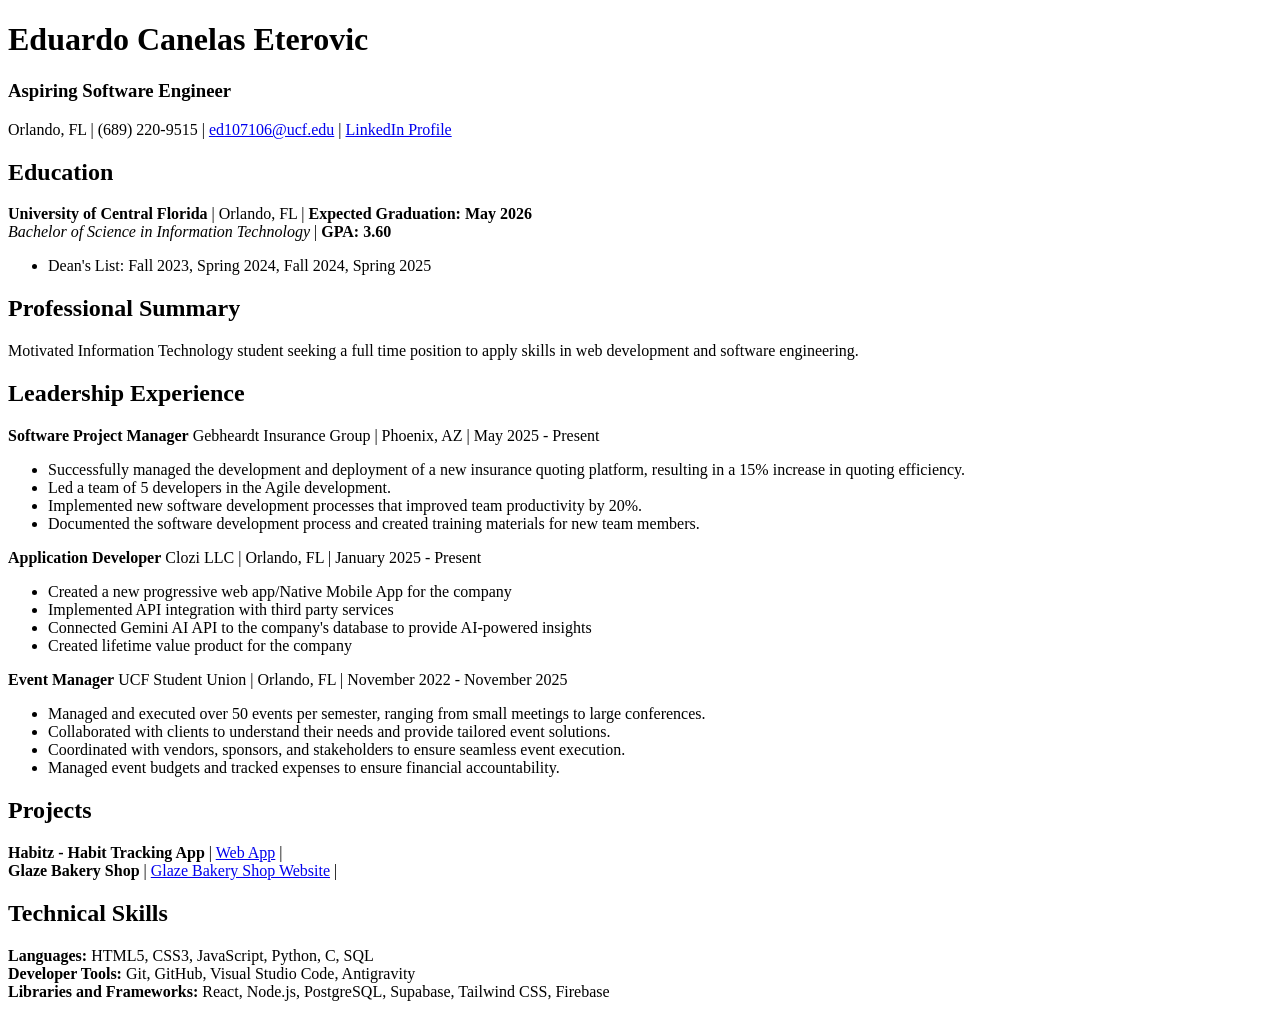
==== index.html @ 4cb7f10c "Finished The Semantic HTML Resume with 2 separate project pages and links." ====
<!DOCTYPE html>
<html lang="en">

<head>
    <meta charset="UTF-8">
    <meta name="viewport" content="width=device-width, initial-scale=1.0">
    <title>Eduardo Resume</title>
</head>

<body>
    <!-- Header Section -->
    <header>
        <h1>Eduardo Canelas Eterovic</h1>
        <h3>Aspiring Software Engineer</h3>
        <section class="contact-info" id="contact-info">
            <p>
                Orlando, FL | (689) 220-9515 | <a href="mailto:edu.canelas.e@gmail.com">ed107106@ucf.edu</a> | <a
                    href="https://www.linkedin.com/in/eduardo-canelas-eterovic/" target="_blank">LinkedIn Profile</a>
            </p>
        </section>
    </header>
    <main>
        <!-- Education Section -->
        <section class="education" id="education">
            <h2>Education</h2>
            <article>
                <strong>University of Central Florida</strong> | Orlando, FL | <strong>Expected Graduation: May
                    2026</strong>
                <br>
                <em>Bachelor of Science in Information Technology</em>
                | <strong>GPA: 3.60</strong>
                <ul>
                    <li>
                        Dean's List: Fall 2023, Spring 2024, Fall 2024, Spring 2025
                    </li>
                </ul>
            </article>
        </section>
        <!-- Professional Summary Section -->
        <section class="professional-summary" id="professional-summary">
            <h2>Professional Summary</h2>
            <p>
                Motivated Information Technology student seeking a full time position to apply skills in web development
                and software engineering.
            </p>
        </section>
        <!-- Leadership Experience Section -->
        <section class="leadership-experience" id="leadership-experience">
            <h2>Leadership Experience</h2>
            <article>
                <strong>Software Project Manager</strong> Gebheardt Insurance Group | Phoenix, AZ | May 2025 - Present
                <ul>
                    <li>
                        Successfully managed the development and deployment of a new insurance quoting platform,
                        resulting in a 15% increase in quoting efficiency.
                    </li>
                    <li>
                        Led a team of 5 developers in the Agile development.
                    </li>
                    <li>
                        Implemented new software development processes that improved team productivity by 20%.
                    </li>
                    <li>
                        Documented the software development process and created training materials for new team members.
                    </li>
                </ul>
            </article>
            <article>
                <strong>Application Developer</strong> Clozi LLC | Orlando, FL | January 2025 - Present
                <ul>
                    <li>
                        Created a new progressive web app/Native Mobile App for the company
                    </li>
                    <li>
                        Implemented API integration with third party services
                    </li>
                    <li>
                        Connected Gemini AI API to the company's database to provide AI-powered insights
                    </li>
                    <li>
                        Created lifetime value product for the company
                    </li>
                </ul>
            </article>
            <article>
                <strong>Event Manager</strong> UCF Student Union | Orlando, FL | November 2022 - November 2025
                <ul>
                    <li>
                        Managed and executed over 50 events per semester, ranging from small meetings to large
                        conferences.
                    </li>
                    <li>
                        Collaborated with clients to understand their needs and provide tailored event solutions.
                    </li>
                    <li>
                        Coordinated with vendors, sponsors, and stakeholders to ensure seamless event execution.
                    </li>
                    <li>
                        Managed event budgets and tracked expenses to ensure financial accountability.
                    </li>
                </ul>
            </article>
        </section>
        <!-- Projects Section -->
        <section class="projects" id="projects">
            <h2>Projects</h2>
            <article>
                <strong>Habitz - Habit Tracking App</strong> | <a href="./Projects/habitz.html">Web
                    App</a> |
            </article>
            <article>
                <strong>Glaze Bakery Shop</strong> | <a href="./Projects/glaze.html">Glaze Bakery
                    Shop Website</a> |
            </article>
        </section>
        <!-- Technical Skills Section -->
        <section class="technical-skills" id="technical-skills">
            <h2>Technical Skills</h2>
            <strong>Languages:</strong> HTML5, CSS3, JavaScript, Python, C, SQL
            <br>
            <strong>Developer Tools:</strong> Git, GitHub, Visual Studio Code, Antigravity
            <br>
            <strong>Libraries and Frameworks:</strong> React, Node.js, PostgreSQL, Supabase, Tailwind CSS, Firebase
        </section>
    </main>
</body>

</html>
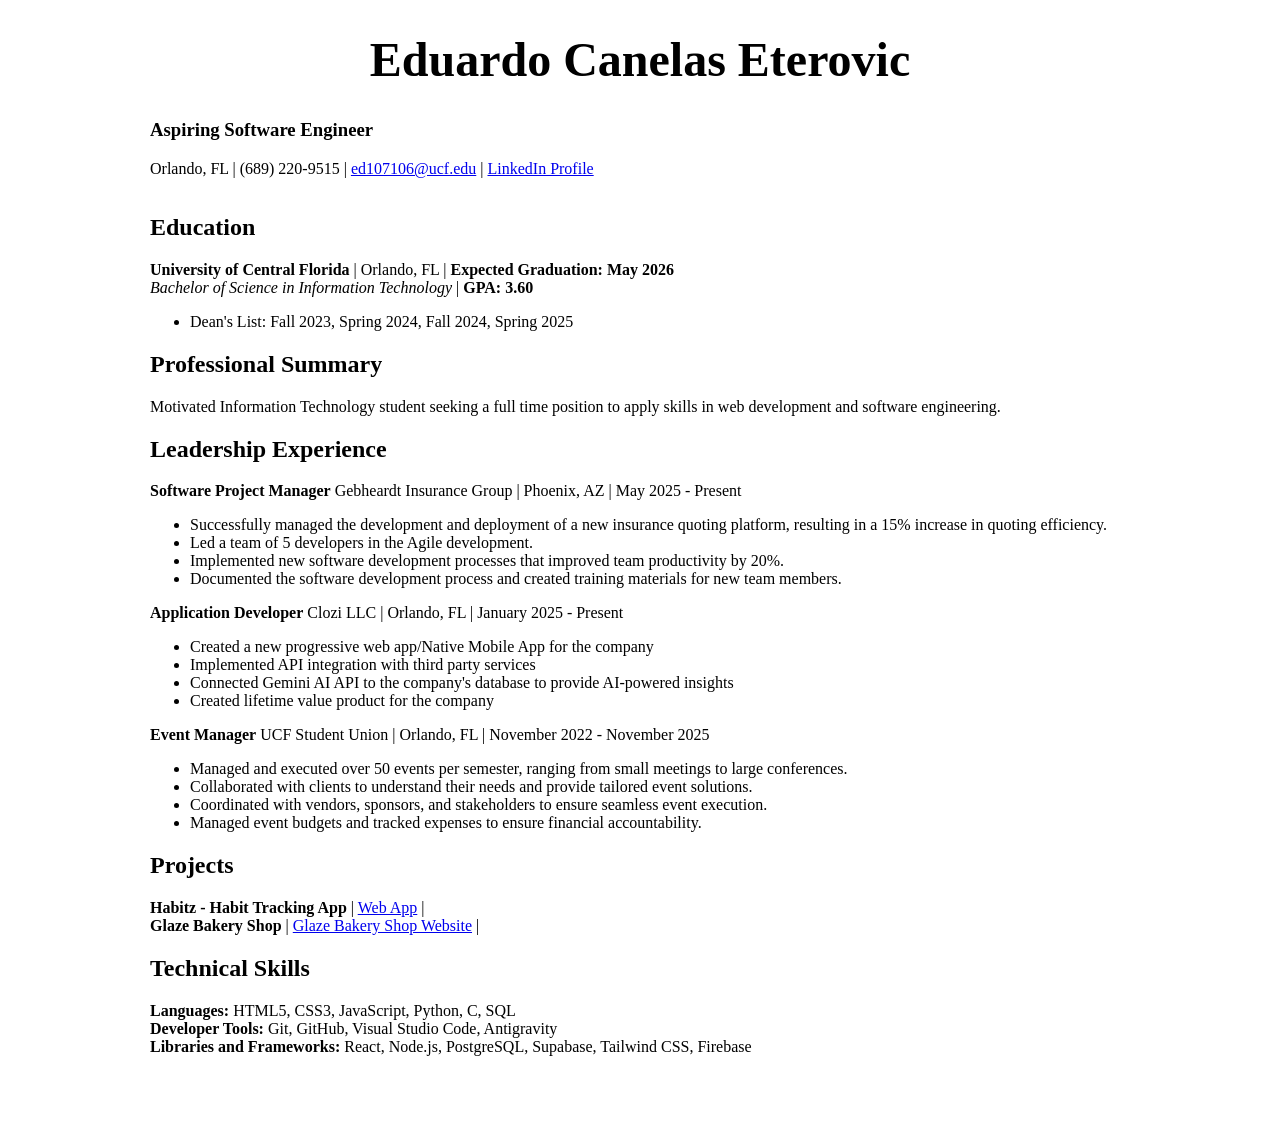
==== commit 93114dd2: "First Layer of styles" ====
--- a/index.html
+++ b/index.html
@@ -4,14 +4,15 @@
 <head>
     <meta charset="UTF-8">
     <meta name="viewport" content="width=device-width, initial-scale=1.0">
+    <link rel="stylesheet" href="./css/styles.css">
     <title>Eduardo Resume</title>
 </head>
 
 <body>
     <!-- Header Section -->
     <header>
-        <h1>Eduardo Canelas Eterovic</h1>
-        <h3>Aspiring Software Engineer</h3>
+        <h1 id="name">Eduardo Canelas Eterovic</h1>
+        <h3 id="role">Aspiring Software Engineer</h3>
         <section class="contact-info" id="contact-info">
             <p>
                 Orlando, FL | (689) 220-9515 | <a href="mailto:edu.canelas.e@gmail.com">ed107106@ucf.edu</a> | <a
--- a/css/styles.css
+++ b/css/styles.css
@@ -0,0 +1,24 @@
+body {
+    display: flex;
+    flex-direction: column;
+    justify-content: center;
+    align-items: center;
+    height: 100%;
+    margin: 0;
+    padding: 0;
+    width: 100%;
+    flex-wrap: wrap;
+    margin-bottom: 5rem;
+}
+
+header,
+main {
+    width: 90%;
+    max-width: 980px;
+    margin: 0%;
+}
+
+header h1 {
+    text-align: center;
+    font-size: 3rem;
+}
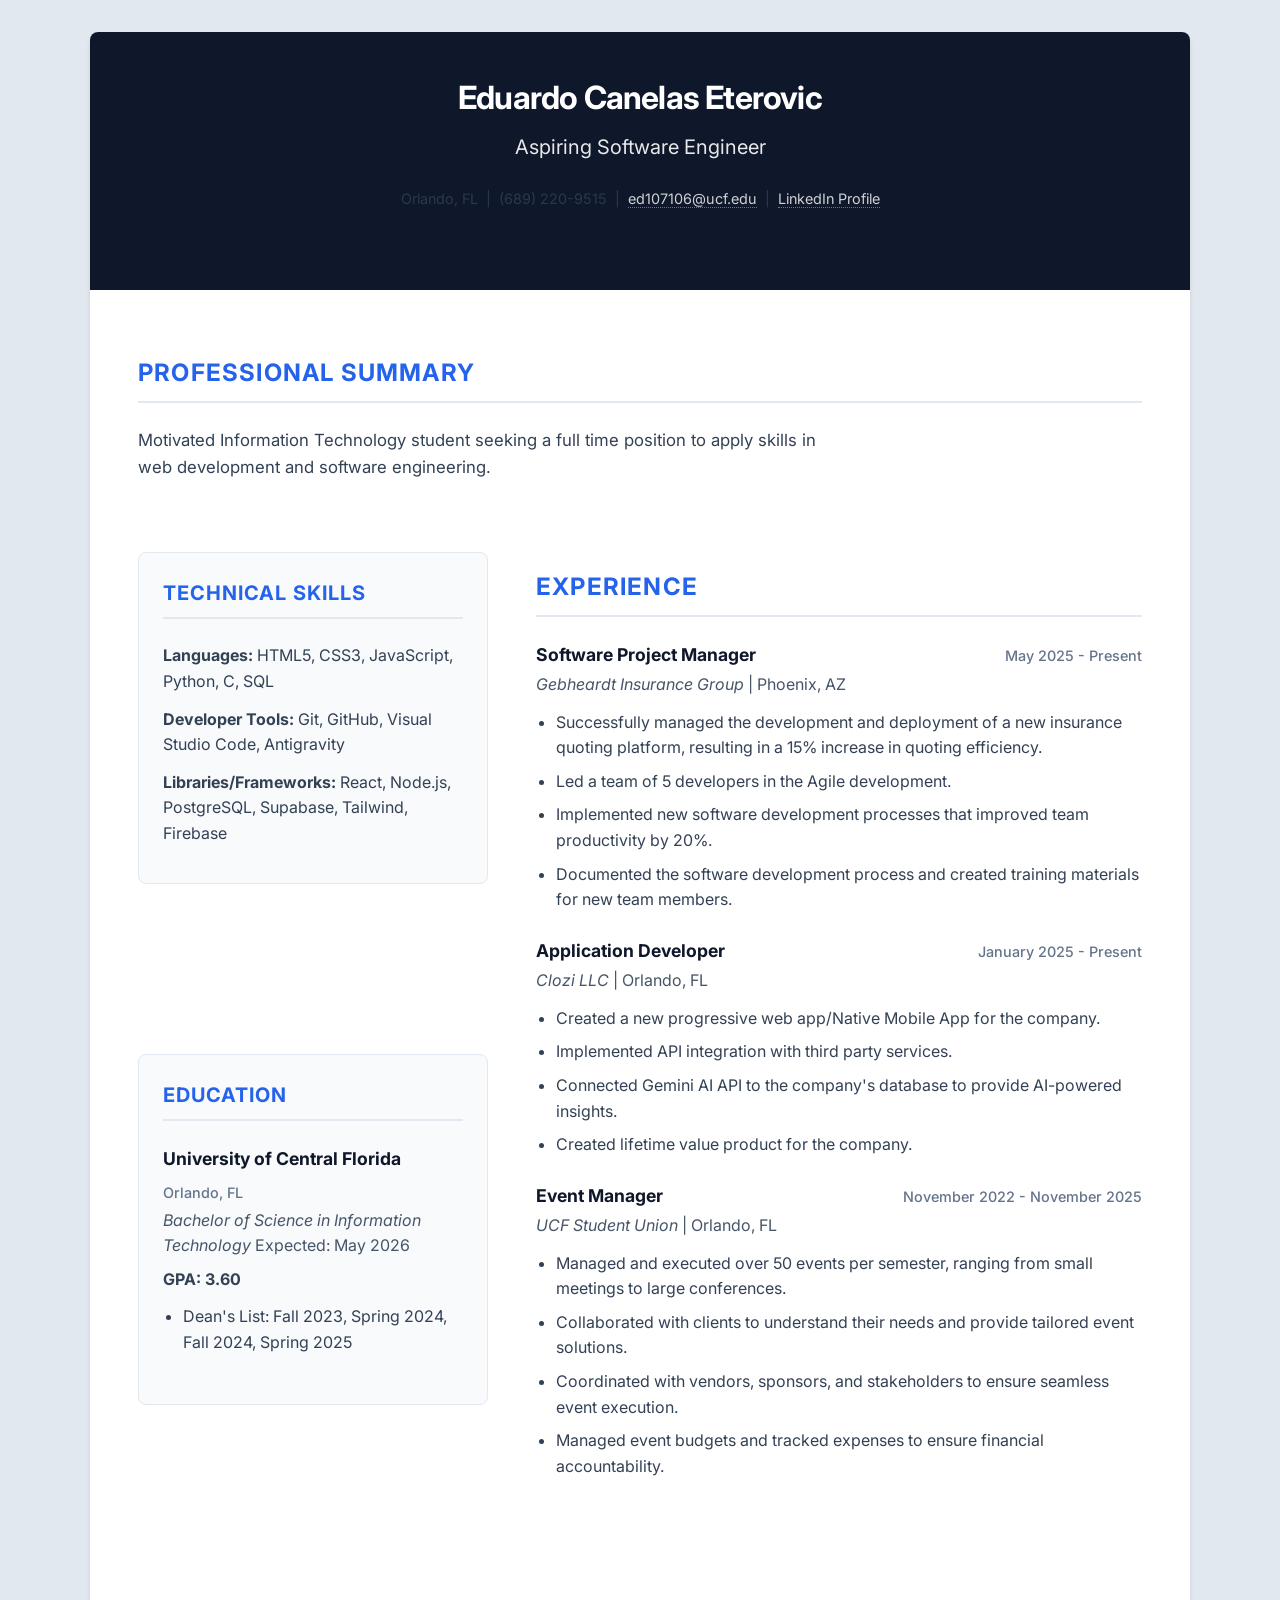
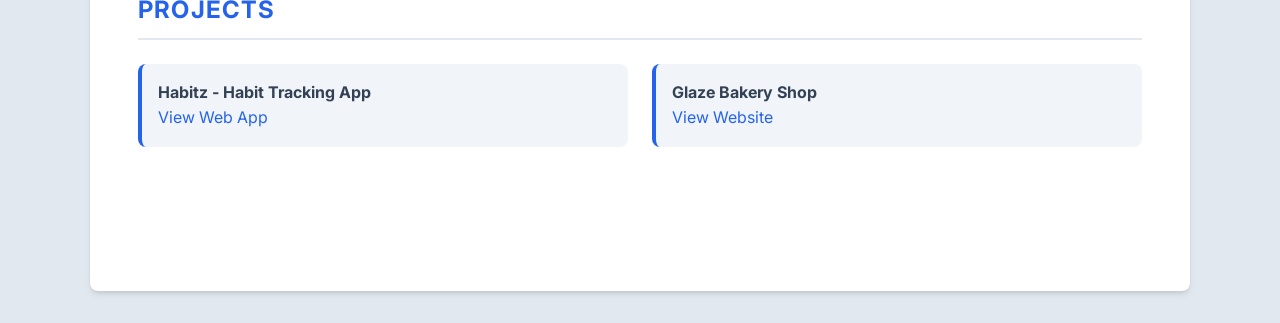
==== commit fe78ea2b: "Final updates to styling" ====
--- a/index.html
+++ b/index.html
@@ -5,125 +5,138 @@
     <meta charset="UTF-8">
     <meta name="viewport" content="width=device-width, initial-scale=1.0">
     <link rel="stylesheet" href="./css/styles.css">
+    <link href="https://fonts.googleapis.com/css2?family=Inter:wght@400;600;700&display=swap" rel="stylesheet">
     <title>Eduardo Resume</title>
 </head>
 
 <body>
-    <!-- Header Section -->
-    <header>
-        <h1 id="name">Eduardo Canelas Eterovic</h1>
-        <h3 id="role">Aspiring Software Engineer</h3>
-        <section class="contact-info" id="contact-info">
-            <p>
-                Orlando, FL | (689) 220-9515 | <a href="mailto:edu.canelas.e@gmail.com">ed107106@ucf.edu</a> | <a
-                    href="https://www.linkedin.com/in/eduardo-canelas-eterovic/" target="_blank">LinkedIn Profile</a>
-            </p>
-        </section>
-    </header>
-    <main>
-        <!-- Education Section -->
-        <section class="education" id="education">
-            <h2>Education</h2>
-            <article>
-                <strong>University of Central Florida</strong> | Orlando, FL | <strong>Expected Graduation: May
-                    2026</strong>
-                <br>
-                <em>Bachelor of Science in Information Technology</em>
-                | <strong>GPA: 3.60</strong>
-                <ul>
-                    <li>
-                        Dean's List: Fall 2023, Spring 2024, Fall 2024, Spring 2025
-                    </li>
-                </ul>
-            </article>
-        </section>
-        <!-- Professional Summary Section -->
-        <section class="professional-summary" id="professional-summary">
-            <h2>Professional Summary</h2>
-            <p>
-                Motivated Information Technology student seeking a full time position to apply skills in web development
-                and software engineering.
-            </p>
-        </section>
-        <!-- Leadership Experience Section -->
-        <section class="leadership-experience" id="leadership-experience">
-            <h2>Leadership Experience</h2>
-            <article>
-                <strong>Software Project Manager</strong> Gebheardt Insurance Group | Phoenix, AZ | May 2025 - Present
-                <ul>
-                    <li>
-                        Successfully managed the development and deployment of a new insurance quoting platform,
-                        resulting in a 15% increase in quoting efficiency.
-                    </li>
-                    <li>
-                        Led a team of 5 developers in the Agile development.
-                    </li>
-                    <li>
-                        Implemented new software development processes that improved team productivity by 20%.
-                    </li>
-                    <li>
-                        Documented the software development process and created training materials for new team members.
-                    </li>
-                </ul>
-            </article>
-            <article>
-                <strong>Application Developer</strong> Clozi LLC | Orlando, FL | January 2025 - Present
-                <ul>
-                    <li>
-                        Created a new progressive web app/Native Mobile App for the company
-                    </li>
-                    <li>
-                        Implemented API integration with third party services
-                    </li>
-                    <li>
-                        Connected Gemini AI API to the company's database to provide AI-powered insights
-                    </li>
-                    <li>
-                        Created lifetime value product for the company
-                    </li>
-                </ul>
-            </article>
-            <article>
-                <strong>Event Manager</strong> UCF Student Union | Orlando, FL | November 2022 - November 2025
-                <ul>
-                    <li>
-                        Managed and executed over 50 events per semester, ranging from small meetings to large
-                        conferences.
-                    </li>
-                    <li>
-                        Collaborated with clients to understand their needs and provide tailored event solutions.
-                    </li>
-                    <li>
-                        Coordinated with vendors, sponsors, and stakeholders to ensure seamless event execution.
-                    </li>
-                    <li>
-                        Managed event budgets and tracked expenses to ensure financial accountability.
-                    </li>
-                </ul>
-            </article>
-        </section>
-        <!-- Projects Section -->
-        <section class="projects" id="projects">
-            <h2>Projects</h2>
-            <article>
-                <strong>Habitz - Habit Tracking App</strong> | <a href="./Projects/habitz.html">Web
-                    App</a> |
-            </article>
-            <article>
-                <strong>Glaze Bakery Shop</strong> | <a href="./Projects/glaze.html">Glaze Bakery
-                    Shop Website</a> |
-            </article>
-        </section>
-        <!-- Technical Skills Section -->
-        <section class="technical-skills" id="technical-skills">
-            <h2>Technical Skills</h2>
-            <strong>Languages:</strong> HTML5, CSS3, JavaScript, Python, C, SQL
-            <br>
-            <strong>Developer Tools:</strong> Git, GitHub, Visual Studio Code, Antigravity
-            <br>
-            <strong>Libraries and Frameworks:</strong> React, Node.js, PostgreSQL, Supabase, Tailwind CSS, Firebase
-        </section>
-    </main>
+    <div class="resume-container">
+        <!-- Header Section -->
+        <header>
+            <h1 id="name">Eduardo Canelas Eterovic</h1>
+            <h3 id="role">Aspiring Software Engineer</h3>
+            <section class="contact-info" id="contact-info">
+                <p>
+                    Orlando, FL &nbsp;|&nbsp; (689) 220-9515 &nbsp;|&nbsp; <a
+                        href="mailto:edu.canelas.e@gmail.com">ed107106@ucf.edu</a> &nbsp;|&nbsp; <a
+                        href="https://www.linkedin.com/in/eduardo-canelas-eterovic/" target="_blank">LinkedIn
+                        Profile</a>
+                </p>
+            </section>
+        </header>
+        <main>
+            <!-- Professional Summary Section -->
+            <section class="professional-summary" id="professional-summary">
+                <h2>Professional Summary</h2>
+                <p>
+                    Motivated Information Technology student seeking a full time position to apply skills in web
+                    development
+                    and software engineering.
+                </p>
+            </section>
+
+            <!-- Technical Skills Section -->
+            <section class="technical-skills" id="technical-skills">
+                <h2>Technical Skills</h2>
+                <div class="skills-content">
+                    <p><strong>Languages:</strong> HTML5, CSS3, JavaScript, Python, C, SQL</p>
+                    <p><strong>Developer Tools:</strong> Git, GitHub, Visual Studio Code, Antigravity</p>
+                    <p><strong>Libraries/Frameworks:</strong> React, Node.js, PostgreSQL, Supabase, Tailwind, Firebase
+                    </p>
+                </div>
+            </section>
+
+            <!-- Education Section -->
+            <section class="education" id="education">
+                <h2>Education</h2>
+                <article>
+                    <div class="edu-header">
+                        <strong>University of Central Florida</strong>
+                        <span>Orlando, FL</span>
+                    </div>
+                    <div class="edu-details">
+                        <em>Bachelor of Science in Information Technology</em>
+                        <span>Expected: May 2026</span>
+                    </div>
+                    <p class="gpa"><strong>GPA: 3.60</strong></p>
+                    <ul>
+                        <li>Dean's List: Fall 2023, Spring 2024, Fall 2024, Spring 2025</li>
+                    </ul>
+                </article>
+            </section>
+
+            <!-- Leadership Experience Section -->
+            <section class="leadership-experience" id="leadership-experience">
+                <h2>Experience</h2>
+                <article>
+                    <div class="job-header">
+                        <strong>Software Project Manager</strong>
+                        <span>May 2025 - Present</span>
+                    </div>
+                    <div class="job-sub">
+                        <em>Gebheardt Insurance Group</em> | Phoenix, AZ
+                    </div>
+                    <ul>
+                        <li>Successfully managed the development and deployment of a new insurance quoting platform,
+                            resulting in a 15% increase in quoting efficiency.</li>
+                        <li>Led a team of 5 developers in the Agile development.</li>
+                        <li>Implemented new software development processes that improved team productivity by 20%.</li>
+                        <li>Documented the software development process and created training materials for new team
+                            members.</li>
+                    </ul>
+                </article>
+                <article>
+                    <div class="job-header">
+                        <strong>Application Developer</strong>
+                        <span>January 2025 - Present</span>
+                    </div>
+                    <div class="job-sub">
+                        <em>Clozi LLC</em> | Orlando, FL
+                    </div>
+                    <ul>
+                        <li>Created a new progressive web app/Native Mobile App for the company.</li>
+                        <li>Implemented API integration with third party services.</li>
+                        <li>Connected Gemini AI API to the company's database to provide AI-powered insights.</li>
+                        <li>Created lifetime value product for the company.</li>
+                    </ul>
+                </article>
+                <article>
+                    <div class="job-header">
+                        <strong>Event Manager</strong>
+                        <span>November 2022 - November 2025</span>
+                    </div>
+                    <div class="job-sub">
+                        <em>UCF Student Union</em> | Orlando, FL
+                    </div>
+                    <ul>
+                        <li>Managed and executed over 50 events per semester, ranging from small meetings to large
+                            conferences.</li>
+                        <li>Collaborated with clients to understand their needs and provide tailored event solutions.
+                        </li>
+                        <li>Coordinated with vendors, sponsors, and stakeholders to ensure seamless event execution.
+                        </li>
+                        <li>Managed event budgets and tracked expenses to ensure financial accountability.</li>
+                    </ul>
+                </article>
+            </section>
+
+            <!-- Projects Section -->
+            <section class="projects" id="projects">
+                <h2>Projects</h2>
+                <div class="projects-grid">
+                    <article>
+                        <strong>Habitz - Habit Tracking App</strong>
+                        <p><a href="./Projects/habitz.html">View Web App</a></p>
+                    </article>
+                    <article>
+                        <strong>Glaze Bakery Shop</strong>
+                        <p><a href="./Projects/glaze.html">View Website</a></p>
+                    </article>
+                </div>
+            </section>
+
+        </main>
+    </div>
 </body>
 
 </html>
--- a/css/styles.css
+++ b/css/styles.css
@@ -1,24 +1,314 @@
+:root {
+    --primary-color: #2563eb;
+    --text-color: #334155;
+    --heading-color: #0f172a;
+    --bg-color: #f8fafc;
+    --card-bg: #ffffff;
+    --border-color: #e2e8f0;
+    --shadow: 0 4px 6px -1px rgb(0 0 0 / 0.1), 0 2px 4px -2px rgb(0 0 0 / 0.1);
+    --radius: 8px;
+    --font-main: 'Inter', system-ui, -apple-system, sans-serif;
+}
+
+* {
+    box-sizing: border-box;
+    margin: 0;
+    padding: 0;
+}
+
 body {
+    font-family: var(--font-main);
+    background-color: var(--bg-color);
+    color: var(--text-color);
+    line-height: 1.6;
+    padding: 0;
+    margin: 0;
+}
+
+.resume-container {
+    background-color: var(--card-bg);
+    margin: 0 auto;
+    width: 100%;
+    max-width: 100%;
+}
+header {
+    background-color: var(--heading-color);
+    color: white;
+    text-align: center;
+    padding: 2.5rem 1rem;
+    position: relative;
+}
+
+header h1 {
+    font-size: 2rem;
+    font-weight: 700;
+    margin-bottom: 0.5rem;
+    letter-spacing: -0.025em;
+}
+
+header h3 {
+    font-size: 1.25rem;
+    font-weight: 400;
+    opacity: 0.9;
+    margin-bottom: 1.5rem;
+}
+
+.contact-info p {
+    font-size: 0.9rem;
+    opacity: 0.8;
+}
+
+.contact-info a {
+    color: white;
+    text-decoration: none;
+    border-bottom: 1px dotted rgba(255, 255, 255, 0.5);
+    transition: all 0.2s;
+}
+
+.contact-info a:hover {
+    opacity: 1;
+    border-bottom: 1px solid white;
+}
+
+.back-btn {
+    display: inline-block;
+    background-color: rgba(255, 255, 255, 0.1);
+    color: white;
+    padding: 0.5rem 1rem;
+    border-radius: var(--radius);
+    margin-top: 1rem;
+    font-size: 0.9rem;
+    text-decoration: none;
+    border: 1px solid rgba(255, 255, 255, 0.2);
+    transition: background-color 0.2s;
+    cursor: pointer;
+}
+
+.back-btn:hover {
+    background-color: rgba(255, 255, 255, 0.2);
+    text-decoration: none;
+}
+
+main {
+    padding: 2rem 1.5rem;
+}
+
+h2 {
+    color: var(--primary-color);
+    font-size: 1.5rem;
+    border-bottom: 2px solid var(--border-color);
+    padding-bottom: 0.5rem;
+    margin-bottom: 1.5rem;
+    margin-top: 1rem;
+    text-transform: uppercase;
+    letter-spacing: 0.05em;
+    font-weight: 700;
+}
+
+section {
+    margin-bottom: 2.5rem;
+}
+
+p,
+li {
+    font-size: 1rem;
+    color: var(--text-color);
+}
+
+a {
+    color: var(--primary-color);
+    text-decoration: none;
+}
+
+a:hover {
+    text-decoration: underline;
+}
+
+ul {
+    padding-left: 1.25rem;
+    margin-top: 0.75rem;
+}
+
+li {
+    margin-bottom: 0.5rem;
+}
+
+.professional-summary p {
+    font-size: 1.05rem;
+    max-width: 65ch;
+}
+.skills-content p {
+    margin-bottom: 0.75rem;
+}
+
+article {
+    margin-bottom: 1.5rem;
+}
+
+.job-header,
+.edu-header {
+    display: flex;
+    justify-content: space-between;
+    align-items: baseline;
+    flex-wrap: wrap;
+    gap: 0.5rem;
+}
+
+.job-header strong,
+.edu-header strong {
+    font-size: 1.1rem;
+    color: var(--heading-color);
+}
+
+.job-header span,
+.edu-header span {
+    font-size: 0.9rem;
+    color: #64748b;
+    font-weight: 500;
+}
+
+.job-sub,
+.edu-details {
+    margin-top: 0.2rem;
+    margin-bottom: 0.5rem;
+    color: #475569;
+}
+
+.gpa {
+    margin-bottom: 0.5rem;
+}
+
+.projects-grid {
     display: flex;
     flex-direction: column;
-    justify-content: center;
-    align-items: center;
-    height: 100%;
-    margin: 0;
-    padding: 0;
+    gap: 1rem;
+}
+
+.projects article {
+    background: #f1f5f9;
+    padding: 1rem;
+    border-radius: var(--radius);
+    border-left: 4px solid var(--primary-color);
+}
+
+.image-container {
+    display: flex;
+    flex-direction: column;
+    gap: 1.5rem;
+    margin-top: 1.5rem;
+}
+
+.image-container img {
     width: 100%;
-    flex-wrap: wrap;
-    margin-bottom: 5rem;
-}
-
-header,
-main {
-    width: 90%;
-    max-width: 980px;
-    margin: 0%;
-}
-
-header h1 {
-    text-align: center;
-    font-size: 3rem;
+    height: auto;
+    border-radius: var(--radius);
+    box-shadow: var(--shadow);
+    border: 1px solid var(--border-color);
+    animation: popUp 0.6s ease-out forwards;
+    opacity: 0;
+    transform: scale(0.95);
+}
+
+.image-container img:nth-child(1) {
+    animation-delay: 0.1s;
+}
+
+.image-container img:nth-child(2) {
+    animation-delay: 0.2s;
+}
+
+.image-container img:nth-child(3) {
+    animation-delay: 0.3s;
+}
+
+@keyframes popUp {
+    to {
+        opacity: 1;
+        transform: scale(1);
+    }
+}
+
+@media (min-width: 1024px) {
+    body {
+        padding: 2rem 0;
+        background-color: #e2e8f0;
+    }
+
+    .resume-container {
+        max-width: 1100px;
+        box-shadow: var(--shadow);
+        border-radius: var(--radius);
+        overflow: hidden;
+        display: grid;
+        grid-template-rows: auto 1fr;
+    }
+
+    main {
+        display: grid;
+        grid-template-columns: 350px 1fr;
+        column-gap: 3rem;
+        row-gap: 2rem;
+        padding: 3rem;
+        grid-template-areas:
+            "summary summary"
+            "skills experience"
+            "education experience"
+            "projects projects"
+            "images images";
+    }
+
+    .professional-summary,
+    .project-overview {
+        grid-area: summary;
+    }
+
+    .technical-skills,
+    .skills-learned {
+        grid-area: skills;
+    }
+
+    .education {
+        grid-area: education;
+    }
+
+    .leadership-experience {
+        grid-area: experience;
+    }
+
+    .projects {
+        grid-area: projects;
+    }
+
+    .project-image {
+        grid-area: images;
+    }
+
+    .technical-skills,
+    .education,
+    .skills-learned {
+        background-color: #f8fafc;
+        padding: 1.5rem;
+        border-radius: var(--radius);
+        border: 1px solid var(--border-color);
+        height: fit-content;
+    }
+
+    .technical-skills h2,
+    .education h2,
+    .skills-learned h2 {
+        font-size: 1.25rem;
+        margin-top: 0;
+    }
+
+    .projects-grid {
+        display: grid;
+        grid-template-columns: repeat(2, 1fr);
+        gap: 1.5rem;
+    }
+
+    .image-container {
+        display: grid;
+        grid-template-columns: repeat(auto-fit, minmax(300px, 1fr));
+        gap: 2rem;
+    }
 }
